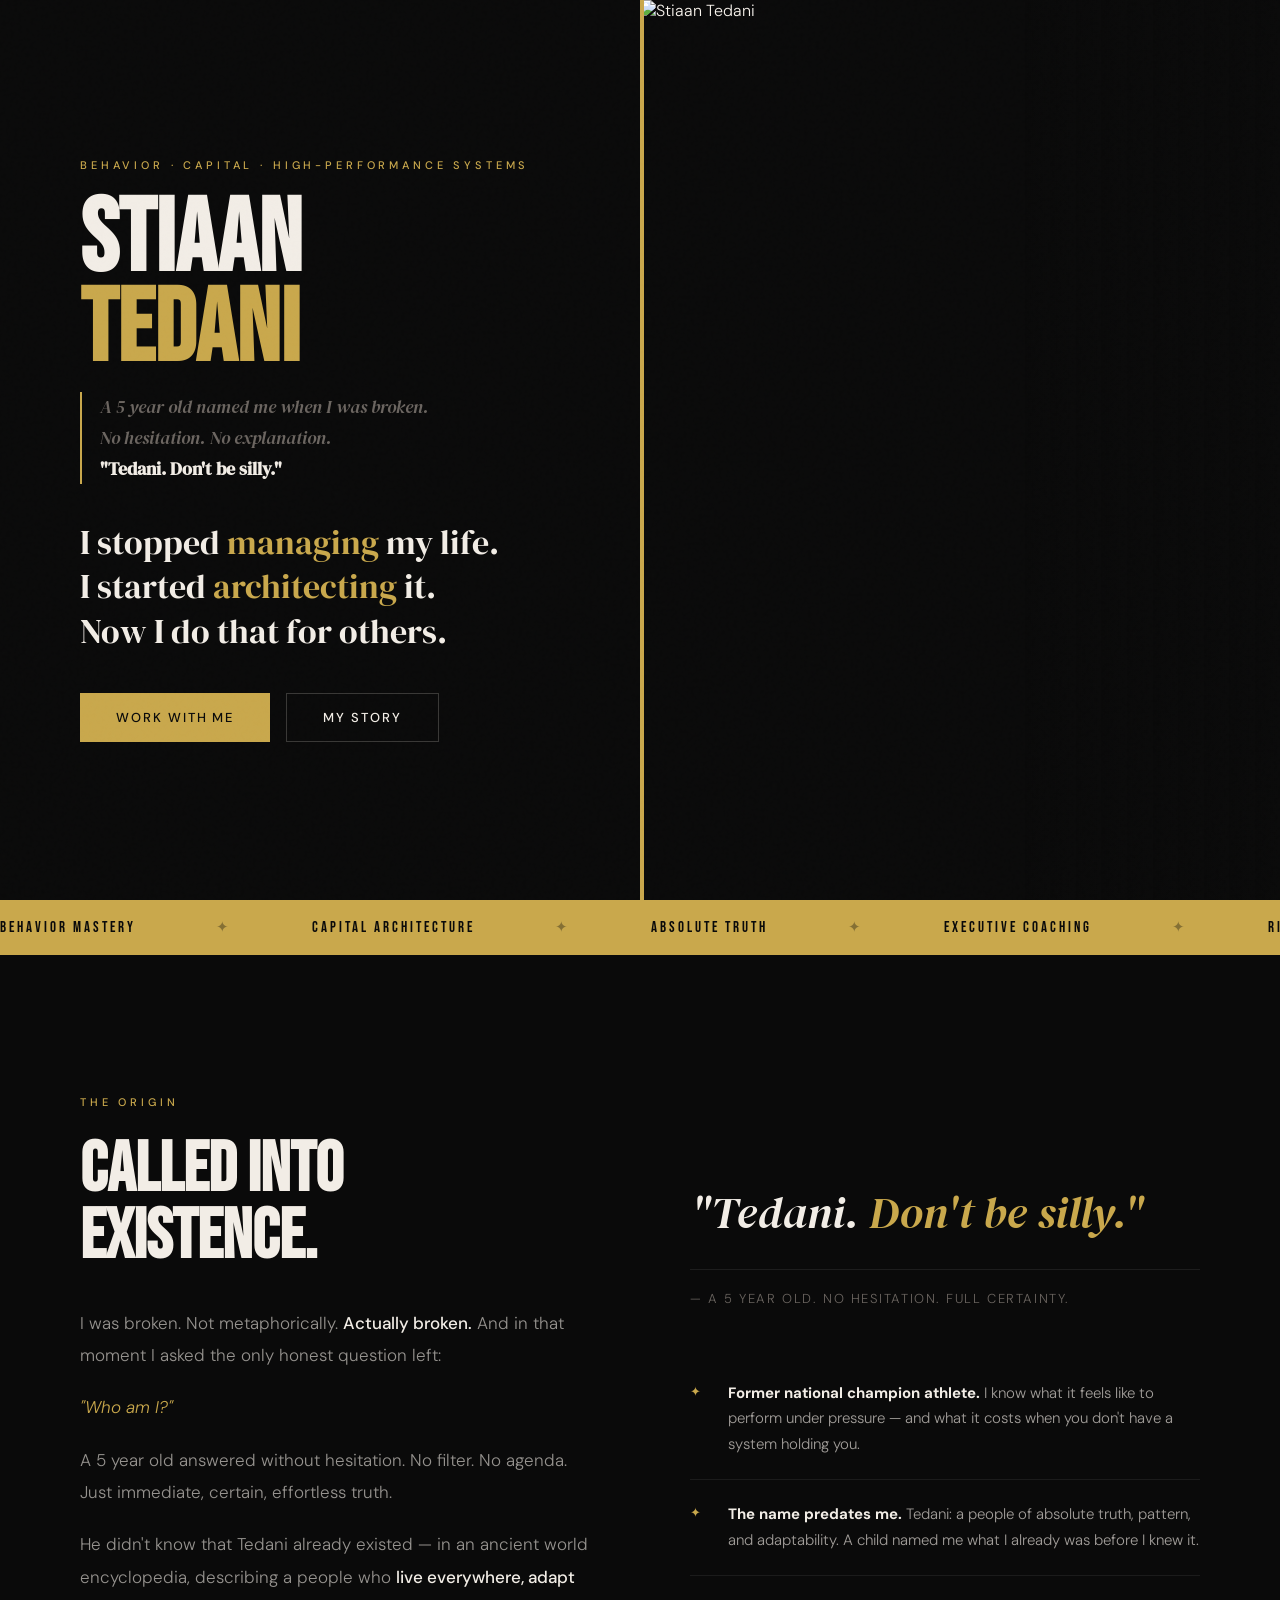
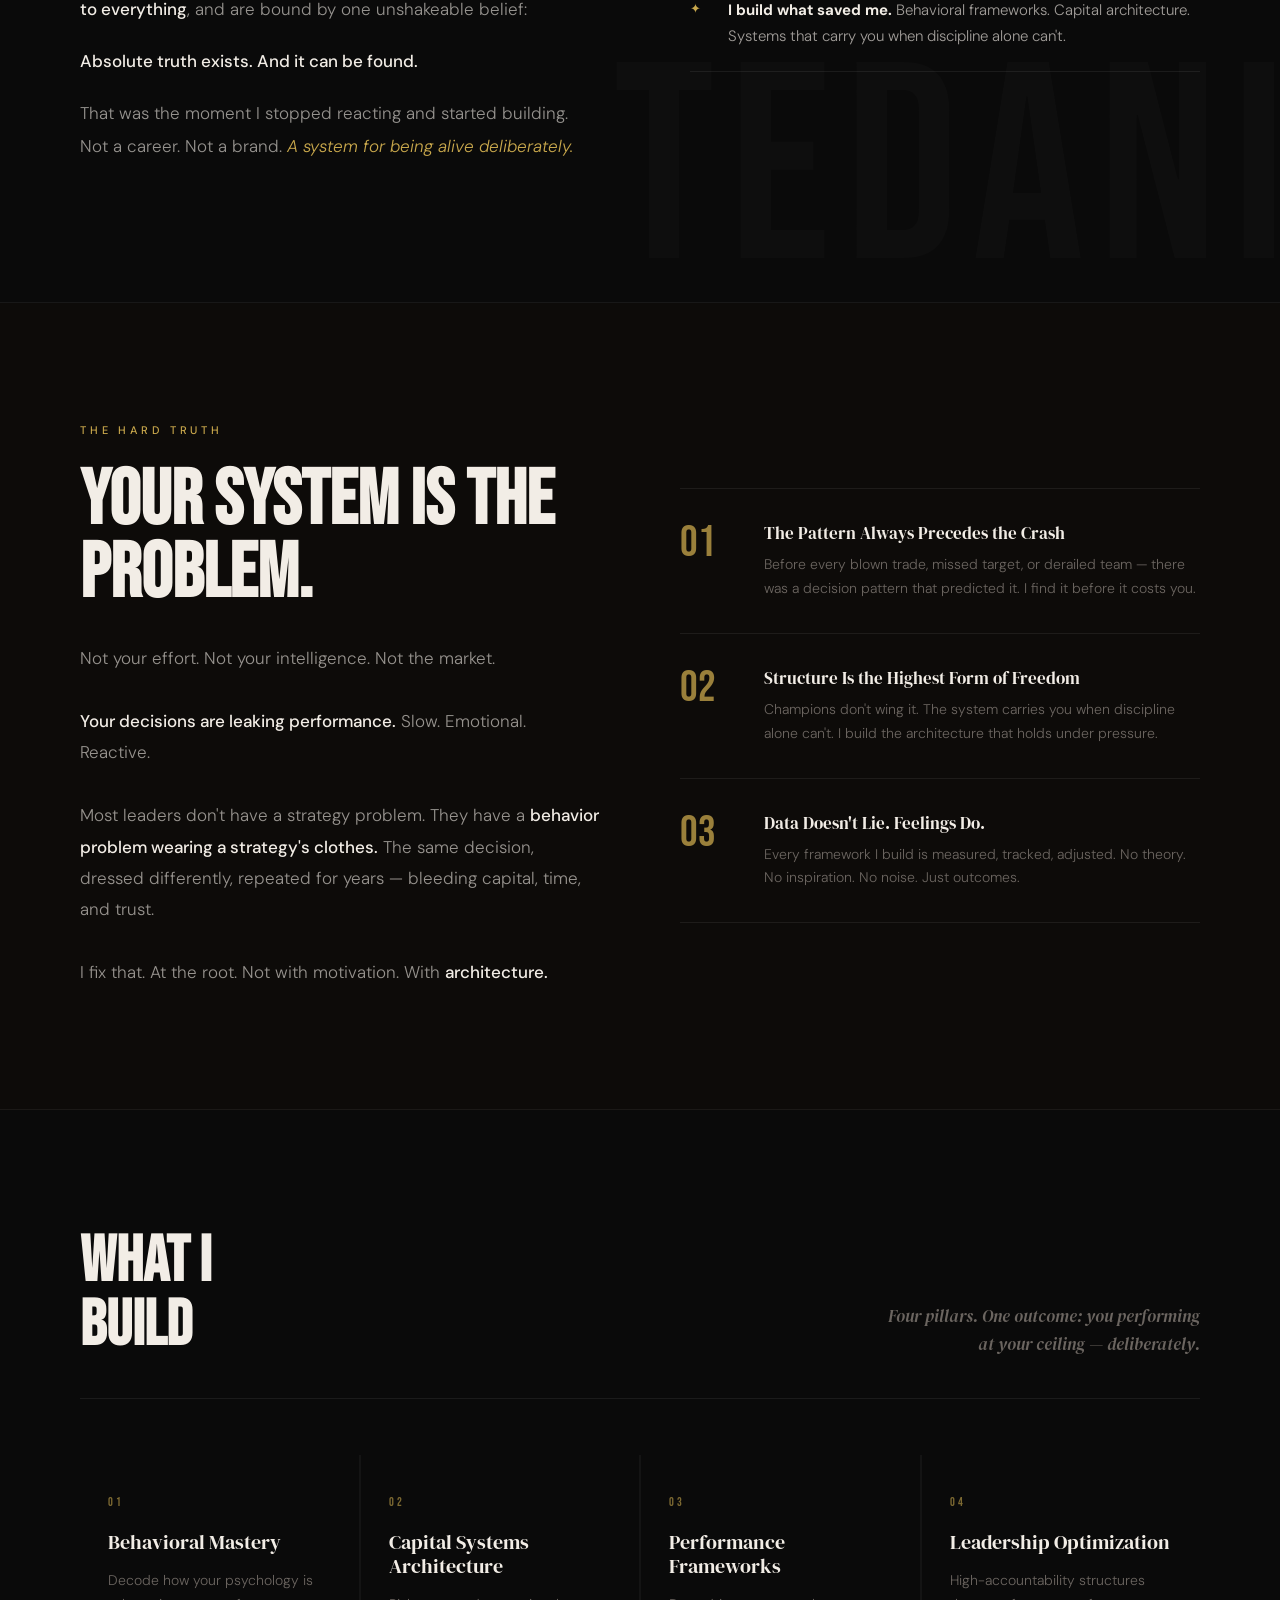
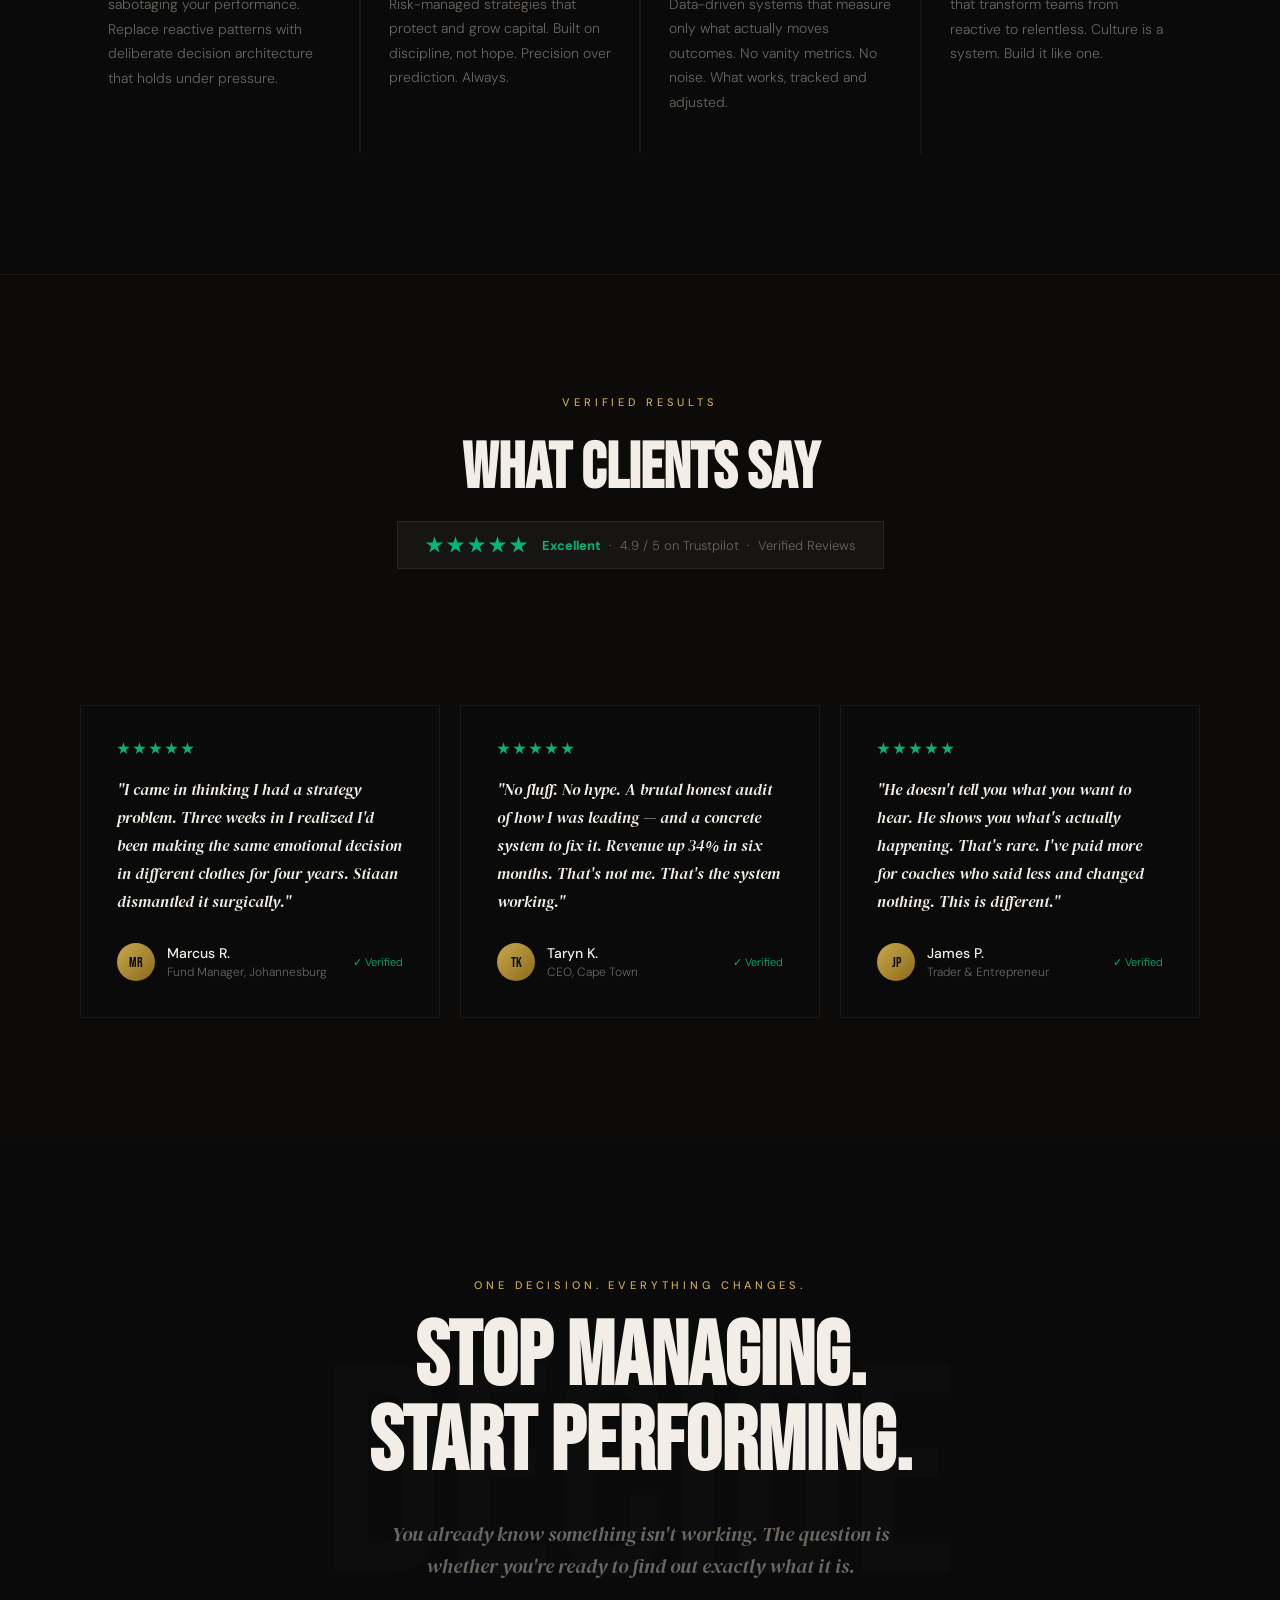
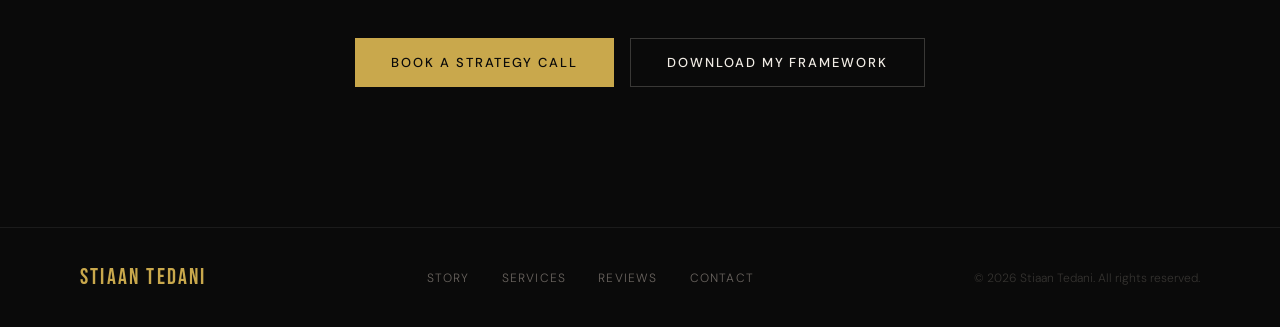
==== Index.html @ 2be50e8d "Rename stiaan (3).html to Index.html" ====
<!DOCTYPE html>
<html lang="en">
<head>
<meta charset="UTF-8">
<meta name="viewport" content="width=device-width, initial-scale=1.0">
<title>Stiaan Tedani — Architect of Behavior & Capital</title>
<link href="https://fonts.googleapis.com/css2?family=Bebas+Neue&family=DM+Serif+Display:ital@0;1&family=DM+Sans:wght@300;400;500&display=swap" rel="stylesheet">
<style>
  *, *::before, *::after { margin: 0; padding: 0; box-sizing: border-box; }

  :root {
    --black: #0a0a0a;
    --off-white: #f2ede6;
    --gold: #c9a84c;
    --gold-light: #e8c97a;
    --dark-brown: #1a1410;
    --mid: #6b6560;
  }

  html { scroll-behavior: smooth; }

  body {
    background: var(--black);
    color: var(--off-white);
    font-family: 'DM Sans', sans-serif;
    font-weight: 300;
    overflow-x: hidden;
  }

  body::before {
    content: '';
    position: fixed;
    inset: 0;
    background-image: url("data:image/svg+xml,%3Csvg viewBox='0 0 256 256' xmlns='http://www.w3.org/2000/svg'%3E%3Cfilter id='noise'%3E%3CfeTurbulence type='fractalNoise' baseFrequency='0.9' numOctaves='4' stitchTiles='stitch'/%3E%3C/filter%3E%3Crect width='100%25' height='100%25' filter='url(%23noise)' opacity='0.04'/%3E%3C/svg%3E");
    pointer-events: none;
    z-index: 999;
    opacity: 0.4;
  }

  /* HERO */
  .hero {
    min-height: 100vh;
    display: grid;
    grid-template-columns: 1fr 1fr;
    position: relative;
    overflow: hidden;
  }

  .hero-left {
    display: flex;
    flex-direction: column;
    justify-content: center;
    padding: 80px 60px 80px 80px;
    position: relative;
    z-index: 2;
  }

  .hero-right {
    position: relative;
    overflow: hidden;
  }

  .hero-right img {
    width: 100%; height: 100%;
    object-fit: cover;
    object-position: center top;
    filter: grayscale(15%) contrast(1.08);
    display: block;
  }

  .hero-right::before {
    content: '';
    position: absolute;
    left: 0; top: 0;
    width: 4px; height: 100%;
    background: var(--gold);
    z-index: 3;
  }

  .hero-right::after {
    content: '';
    position: absolute;
    right: 0; top: 0;
    width: 40%; height: 100%;
    background: linear-gradient(to left, var(--black), transparent);
    z-index: 2;
  }

  .eyebrow {
    font-size: 11px;
    font-weight: 500;
    letter-spacing: 0.35em;
    text-transform: uppercase;
    color: var(--gold);
    margin-bottom: 24px;
    animation: fadeUp 0.8s ease both;
  }

  .hero-name {
    font-family: 'Bebas Neue', sans-serif;
    font-size: clamp(72px, 8vw, 120px);
    line-height: 0.88;
    color: var(--off-white);
    animation: fadeUp 0.8s 0.1s ease both;
    margin-bottom: 16px;
  }

  .hero-name span { color: var(--gold); }

  .hero-origin {
    font-family: 'DM Serif Display', serif;
    font-style: italic;
    font-size: clamp(14px, 1.6vw, 18px);
    color: var(--mid);
    margin-bottom: 36px;
    animation: fadeUp 0.8s 0.15s ease both;
    line-height: 1.7;
    border-left: 2px solid var(--gold);
    padding-left: 18px;
    max-width: 420px;
  }

  .hero-origin strong {
    color: var(--off-white);
    font-style: normal;
  }

  .hero-punch {
    font-family: 'DM Serif Display', serif;
    font-size: clamp(22px, 2.8vw, 34px);
    line-height: 1.3;
    color: var(--off-white);
    margin-bottom: 40px;
    animation: fadeUp 0.8s 0.25s ease both;
    max-width: 500px;
  }

  .hero-punch em { color: var(--gold); font-style: normal; }

  .hero-cta {
    display: flex;
    gap: 16px;
    flex-wrap: wrap;
    animation: fadeUp 0.8s 0.35s ease both;
  }

  .btn-primary {
    background: var(--gold);
    color: var(--black);
    font-size: 13px;
    font-weight: 500;
    letter-spacing: 0.15em;
    text-transform: uppercase;
    padding: 16px 36px;
    border: none;
    cursor: pointer;
    text-decoration: none;
    display: inline-block;
    transition: background 0.2s, transform 0.2s;
  }
  .btn-primary:hover { background: var(--gold-light); transform: translateY(-2px); }

  .btn-ghost {
    background: transparent;
    color: var(--off-white);
    font-size: 13px;
    font-weight: 500;
    letter-spacing: 0.15em;
    text-transform: uppercase;
    padding: 15px 36px;
    border: 1px solid rgba(242,237,230,0.2);
    cursor: pointer;
    text-decoration: none;
    display: inline-block;
    transition: border-color 0.2s, color 0.2s;
  }
  .btn-ghost:hover { border-color: var(--gold); color: var(--gold); }

  /* TICKER */
  .strip {
    background: var(--gold);
    padding: 18px 0;
    overflow: hidden;
  }

  .strip-inner {
    display: flex;
    gap: 80px;
    animation: ticker 24s linear infinite;
    white-space: nowrap;
  }

  .strip span {
    font-family: 'Bebas Neue', sans-serif;
    font-size: 15px;
    letter-spacing: 0.2em;
    color: var(--black);
  }

  .strip-dot { opacity: 0.35; }

  @keyframes ticker {
    0% { transform: translateX(0); }
    100% { transform: translateX(-50%); }
  }

  /* ORIGIN SECTION */
  .origin-section {
    padding: 140px 80px;
    display: grid;
    grid-template-columns: 1fr 1fr;
    gap: 100px;
    align-items: center;
    border-bottom: 1px solid rgba(255,255,255,0.06);
    position: relative;
    overflow: hidden;
  }

  .origin-section::before {
    content: 'TEDANI';
    position: absolute;
    font-family: 'Bebas Neue', sans-serif;
    font-size: 280px;
    color: rgba(255,255,255,0.016);
    bottom: -40px;
    right: -20px;
    pointer-events: none;
    letter-spacing: 0.05em;
  }

  .section-label {
    font-size: 11px;
    letter-spacing: 0.35em;
    text-transform: uppercase;
    color: var(--gold);
    margin-bottom: 28px;
    font-weight: 500;
  }

  .origin-headline {
    font-family: 'Bebas Neue', sans-serif;
    font-size: clamp(48px, 5.5vw, 80px);
    line-height: 0.95;
    color: var(--off-white);
    margin-bottom: 36px;
  }

  .origin-body {
    font-size: 17px;
    line-height: 1.9;
    color: rgba(242,237,230,0.6);
  }

  .origin-body p { margin-bottom: 20px; }
  .origin-body p:last-child { margin-bottom: 0; }
  .origin-body strong { color: var(--off-white); font-weight: 500; }
  .origin-body em { color: var(--gold); font-style: italic; }

  .origin-right { display: flex; flex-direction: column; }

  .origin-quote {
    font-family: 'DM Serif Display', serif;
    font-style: italic;
    font-size: clamp(28px, 3.5vw, 48px);
    line-height: 1.25;
    color: var(--off-white);
    margin-bottom: 20px;
    padding-bottom: 28px;
    border-bottom: 1px solid rgba(255,255,255,0.08);
  }

  .origin-quote span { color: var(--gold); }

  .origin-attribution {
    font-size: 13px;
    letter-spacing: 0.12em;
    text-transform: uppercase;
    color: var(--mid);
    margin-bottom: 52px;
  }

  .origin-fact {
    padding: 22px 0;
    border-bottom: 1px solid rgba(255,255,255,0.07);
    display: flex;
    gap: 18px;
    align-items: flex-start;
  }

  .fact-marker {
    color: var(--gold);
    font-size: 13px;
    padding-top: 2px;
    min-width: 20px;
  }

  .fact-text {
    font-size: 15px;
    line-height: 1.7;
    color: rgba(242,237,230,0.65);
  }

  .fact-text strong { color: var(--off-white); }

  /* TRUTH */
  .truth {
    padding: 120px 80px;
    background: #0d0b09;
    display: grid;
    grid-template-columns: 1fr 1fr;
    gap: 80px;
    align-items: center;
    border-bottom: 1px solid rgba(255,255,255,0.06);
  }

  .truth-headline {
    font-family: 'Bebas Neue', sans-serif;
    font-size: clamp(52px, 6vw, 88px);
    line-height: 0.95;
    color: var(--off-white);
    margin-bottom: 32px;
  }

  .truth-body {
    font-size: 17px;
    line-height: 1.85;
    color: rgba(242,237,230,0.6);
  }

  .truth-body strong { color: var(--off-white); font-weight: 500; }

  .truth-right { display: flex; flex-direction: column; }

  .truth-stat {
    padding: 32px 0;
    border-bottom: 1px solid rgba(255,255,255,0.07);
    display: flex;
    gap: 24px;
    align-items: flex-start;
  }

  .truth-stat:first-child { border-top: 1px solid rgba(255,255,255,0.07); }

  .stat-num {
    font-family: 'Bebas Neue', sans-serif;
    font-size: 44px;
    color: var(--gold);
    line-height: 1;
    min-width: 60px;
    opacity: 0.75;
  }

  .stat-title {
    font-family: 'DM Serif Display', serif;
    font-size: 17px;
    color: var(--off-white);
    margin-bottom: 8px;
  }

  .stat-desc {
    font-size: 14px;
    color: var(--mid);
    line-height: 1.7;
  }

  /* EXPERTISE */
  .expertise {
    padding: 120px 80px;
    background: var(--black);
  }

  .expertise-header {
    display: flex;
    justify-content: space-between;
    align-items: flex-end;
    margin-bottom: 56px;
    border-bottom: 1px solid rgba(255,255,255,0.07);
    padding-bottom: 40px;
  }

  .expertise-title {
    font-family: 'Bebas Neue', sans-serif;
    font-size: clamp(44px, 5vw, 72px);
    line-height: 1;
    color: var(--off-white);
  }

  .expertise-intro {
    font-family: 'DM Serif Display', serif;
    font-style: italic;
    font-size: 17px;
    color: var(--mid);
    max-width: 320px;
    text-align: right;
    line-height: 1.6;
  }

  .expertise-grid {
    display: grid;
    grid-template-columns: repeat(4, 1fr);
    gap: 2px;
    background: rgba(255,255,255,0.04);
  }

  .expertise-card {
    background: var(--black);
    padding: 40px 28px;
    position: relative;
    overflow: hidden;
    transition: background 0.3s;
  }

  .expertise-card::before {
    content: '';
    position: absolute;
    bottom: 0; left: 0;
    width: 100%; height: 3px;
    background: var(--gold);
    transform: scaleX(0);
    transform-origin: left;
    transition: transform 0.4s ease;
  }

  .expertise-card:hover::before { transform: scaleX(1); }
  .expertise-card:hover { background: #0e0c0a; }

  .card-num {
    font-family: 'Bebas Neue', sans-serif;
    font-size: 12px;
    letter-spacing: 0.25em;
    color: var(--gold);
    margin-bottom: 20px;
    opacity: 0.6;
  }

  .card-title {
    font-family: 'DM Serif Display', serif;
    font-size: 20px;
    color: var(--off-white);
    margin-bottom: 14px;
    line-height: 1.2;
  }

  .card-desc {
    font-size: 14px;
    color: var(--mid);
    line-height: 1.75;
  }

  /* REVIEWS */
  .reviews {
    padding: 120px 80px;
    background: #0d0b09;
    border-top: 1px solid rgba(255,255,255,0.06);
  }

  .reviews-header { text-align: center; margin-bottom: 20px; }

  .reviews-title {
    font-family: 'Bebas Neue', sans-serif;
    font-size: clamp(44px, 5vw, 72px);
    color: var(--off-white);
    line-height: 1;
    margin-bottom: 20px;
  }

  .trustpilot-badge {
    display: inline-flex;
    align-items: center;
    gap: 14px;
    background: rgba(255,255,255,0.04);
    border: 1px solid rgba(255,255,255,0.08);
    padding: 14px 28px;
    margin-bottom: 72px;
  }

  .tp-stars { display: flex; gap: 3px; }

  .tp-star {
    width: 18px; height: 18px;
    background: #00b67a;
    clip-path: polygon(50% 0%, 61% 35%, 98% 35%, 68% 57%, 79% 91%, 50% 70%, 21% 91%, 32% 57%, 2% 35%, 39% 35%);
  }

  .tp-text { font-size: 13px; color: var(--mid); }
  .tp-text strong { color: #00b67a; }

  .reviews-grid {
    display: grid;
    grid-template-columns: repeat(3, 1fr);
    gap: 20px;
  }

  .review-card {
    background: var(--black);
    padding: 36px;
    border: 1px solid rgba(255,255,255,0.06);
    transition: border-color 0.3s;
  }

  .review-card:hover { border-color: rgba(201,168,76,0.3); }

  .review-stars { display: flex; gap: 3px; margin-bottom: 20px; }

  .r-star {
    width: 13px; height: 13px;
    background: #00b67a;
    clip-path: polygon(50% 0%, 61% 35%, 98% 35%, 68% 57%, 79% 91%, 50% 70%, 21% 91%, 32% 57%, 2% 35%, 39% 35%);
  }

  .review-text {
    font-family: 'DM Serif Display', serif;
    font-style: italic;
    font-size: 16px;
    line-height: 1.75;
    color: var(--off-white);
    margin-bottom: 28px;
  }

  .review-author { display: flex; align-items: center; gap: 12px; }

  .review-avatar {
    width: 38px; height: 38px;
    border-radius: 50%;
    background: linear-gradient(135deg, var(--gold), #8a6a1a);
    display: flex;
    align-items: center;
    justify-content: center;
    font-family: 'Bebas Neue', sans-serif;
    font-size: 14px;
    color: var(--black);
    flex-shrink: 0;
  }

  .review-name { font-size: 14px; font-weight: 500; color: var(--off-white); }
  .review-role { font-size: 12px; color: var(--mid); margin-top: 2px; }
  .review-verified { margin-left: auto; font-size: 11px; color: #00b67a; }

  /* CTA */
  .cta-section {
    padding: 140px 80px;
    background: var(--black);
    text-align: center;
    position: relative;
    overflow: hidden;
  }

  .cta-section::before {
    content: 'DECIDE';
    position: absolute;
    font-family: 'Bebas Neue', sans-serif;
    font-size: 300px;
    color: rgba(255,255,255,0.013);
    top: 50%;
    left: 50%;
    transform: translate(-50%, -50%);
    white-space: nowrap;
    pointer-events: none;
  }

  .cta-label {
    font-size: 11px;
    letter-spacing: 0.35em;
    text-transform: uppercase;
    color: var(--gold);
    margin-bottom: 24px;
    font-weight: 500;
  }

  .cta-headline {
    font-family: 'Bebas Neue', sans-serif;
    font-size: clamp(52px, 7vw, 100px);
    line-height: 0.95;
    color: var(--off-white);
    margin-bottom: 32px;
  }

  .cta-sub {
    font-family: 'DM Serif Display', serif;
    font-style: italic;
    font-size: 20px;
    color: var(--mid);
    margin: 0 auto 56px;
    max-width: 500px;
    line-height: 1.6;
  }

  .cta-buttons {
    display: flex;
    gap: 16px;
    justify-content: center;
    flex-wrap: wrap;
    position: relative;
    z-index: 2;
  }

  /* FOOTER */
  footer {
    padding: 36px 80px;
    border-top: 1px solid rgba(255,255,255,0.07);
    display: flex;
    justify-content: space-between;
    align-items: center;
  }

  .footer-name {
    font-family: 'Bebas Neue', sans-serif;
    font-size: 22px;
    letter-spacing: 0.1em;
    color: var(--gold);
  }

  .footer-links { display: flex; gap: 32px; }

  .footer-links a {
    font-size: 12px;
    letter-spacing: 0.1em;
    text-transform: uppercase;
    color: var(--mid);
    text-decoration: none;
    transition: color 0.2s;
  }
  .footer-links a:hover { color: var(--gold); }

  .footer-copy { font-size: 12px; color: rgba(107,101,96,0.45); }

  @keyframes fadeUp {
    from { opacity: 0; transform: translateY(24px); }
    to   { opacity: 1; transform: translateY(0); }
  }

  @media (max-width: 960px) {
    .hero { grid-template-columns: 1fr; min-height: auto; }
    .hero-right { height: 60vw; }
    .hero-left { padding: 60px 32px; }
    .origin-section, .truth { grid-template-columns: 1fr; gap: 56px; }
    .expertise-grid { grid-template-columns: 1fr 1fr; }
    .reviews-grid { grid-template-columns: 1fr; }
    .origin-section, .truth, .expertise, .reviews, .cta-section, footer { padding-left: 32px; padding-right: 32px; }
    .expertise-header { flex-direction: column; align-items: flex-start; gap: 16px; }
    .expertise-intro { text-align: left; max-width: 100%; }
  }

  @media (max-width: 600px) {
    .expertise-grid { grid-template-columns: 1fr; }
    footer { flex-direction: column; gap: 20px; text-align: center; }
    .footer-links { flex-wrap: wrap; justify-content: center; }
  }
</style>
</head>
<body>

<!-- HERO -->
<section class="hero">
  <div class="hero-left">
    <p class="eyebrow">Behavior · Capital · High-Performance Systems</p>
    <h1 class="hero-name">STIAAN<br><span>TEDANI</span></h1>
    <p class="hero-origin">
      A 5 year old named me when I was broken.<br>
      No hesitation. No explanation.<br>
      <strong>"Tedani. Don't be silly."</strong>
    </p>
    <p class="hero-punch">
      I stopped <em>managing</em> my life.<br>
      I started <em>architecting</em> it.<br>
      Now I do that for others.
    </p>
    <div class="hero-cta">
      <a href="#cta" class="btn-primary">Work With Me</a>
      <a href="#origin" class="btn-ghost">My Story</a>
    </div>
  </div>
  <div class="hero-right">
    <img src="Untitled_design__6_.png" alt="Stiaan Tedani" />
  </div>
</section>

<!-- TICKER -->
<div class="strip">
  <div class="strip-inner">
    <span>Behavior Mastery</span><span class="strip-dot"> ✦ </span>
    <span>Capital Architecture</span><span class="strip-dot"> ✦ </span>
    <span>Absolute Truth</span><span class="strip-dot"> ✦ </span>
    <span>Executive Coaching</span><span class="strip-dot"> ✦ </span>
    <span>Risk-Managed Strategy</span><span class="strip-dot"> ✦ </span>
    <span>Pattern Recognition</span><span class="strip-dot"> ✦ </span>
    <span>High-Performance Systems</span><span class="strip-dot"> ✦ </span>
    <span>Structure Before Scale</span><span class="strip-dot"> ✦ </span>
    <span>Behavior Mastery</span><span class="strip-dot"> ✦ </span>
    <span>Capital Architecture</span><span class="strip-dot"> ✦ </span>
    <span>Absolute Truth</span><span class="strip-dot"> ✦ </span>
    <span>Executive Coaching</span><span class="strip-dot"> ✦ </span>
    <span>Risk-Managed Strategy</span><span class="strip-dot"> ✦ </span>
    <span>Pattern Recognition</span><span class="strip-dot"> ✦ </span>
    <span>High-Performance Systems</span><span class="strip-dot"> ✦ </span>
    <span>Structure Before Scale</span><span class="strip-dot"> ✦ </span>
  </div>
</div>

<!-- ORIGIN -->
<section class="origin-section" id="origin">
  <div>
    <p class="section-label">The Origin</p>
    <h2 class="origin-headline">CALLED INTO<br>EXISTENCE.</h2>
    <div class="origin-body">
      <p>I was broken. Not metaphorically. <strong>Actually broken.</strong> And in that moment I asked the only honest question left:</p>
      <p><em>"Who am I?"</em></p>
      <p>A 5 year old answered without hesitation. No filter. No agenda. Just immediate, certain, effortless truth.</p>
      <p>He didn't know that Tedani already existed — in an ancient world encyclopedia, describing a people who <strong>live everywhere, adapt to everything</strong>, and are bound by one unshakeable belief:</p>
      <p><strong>Absolute truth exists. And it can be found.</strong></p>
      <p>That was the moment I stopped reacting and started building. Not a career. Not a brand. <em>A system for being alive deliberately.</em></p>
    </div>
  </div>
  <div class="origin-right">
    <div class="origin-quote">
      "Tedani. <span>Don't be silly."</span>
    </div>
    <div class="origin-attribution">— A 5 year old. No hesitation. Full certainty.</div>
    <div>
      <div class="origin-fact">
        <div class="fact-marker">✦</div>
        <div class="fact-text"><strong>Former national champion athlete.</strong> I know what it feels like to perform under pressure — and what it costs when you don't have a system holding you.</div>
      </div>
      <div class="origin-fact">
        <div class="fact-marker">✦</div>
        <div class="fact-text"><strong>The name predates me.</strong> Tedani: a people of absolute truth, pattern, and adaptability. A child named me what I already was before I knew it.</div>
      </div>
      <div class="origin-fact">
        <div class="fact-marker">✦</div>
        <div class="fact-text"><strong>I build what saved me.</strong> Behavioral frameworks. Capital architecture. Systems that carry you when discipline alone can't.</div>
      </div>
    </div>
  </div>
</section>

<!-- TRUTH -->
<section class="truth" id="truth">
  <div>
    <p class="section-label">The Hard Truth</p>
    <h2 class="truth-headline">YOUR SYSTEM IS THE PROBLEM.</h2>
    <div class="truth-body">
      Not your effort. Not your intelligence. Not the market.<br><br>
      <strong>Your decisions are leaking performance.</strong> Slow. Emotional. Reactive.<br><br>
      Most leaders don't have a strategy problem. They have a <strong>behavior problem wearing a strategy's clothes.</strong> The same decision, dressed differently, repeated for years — bleeding capital, time, and trust.<br><br>
      I fix that. At the root. Not with motivation. With <strong>architecture.</strong>
    </div>
  </div>
  <div class="truth-right">
    <div class="truth-stat">
      <div class="stat-num">01</div>
      <div>
        <div class="stat-title">The Pattern Always Precedes the Crash</div>
        <div class="stat-desc">Before every blown trade, missed target, or derailed team — there was a decision pattern that predicted it. I find it before it costs you.</div>
      </div>
    </div>
    <div class="truth-stat">
      <div class="stat-num">02</div>
      <div>
        <div class="stat-title">Structure Is the Highest Form of Freedom</div>
        <div class="stat-desc">Champions don't wing it. The system carries you when discipline alone can't. I build the architecture that holds under pressure.</div>
      </div>
    </div>
    <div class="truth-stat">
      <div class="stat-num">03</div>
      <div>
        <div class="stat-title">Data Doesn't Lie. Feelings Do.</div>
        <div class="stat-desc">Every framework I build is measured, tracked, adjusted. No theory. No inspiration. No noise. Just outcomes.</div>
      </div>
    </div>
  </div>
</section>

<!-- EXPERTISE -->
<section class="expertise" id="expertise">
  <div class="expertise-header">
    <h2 class="expertise-title">WHAT I<br>BUILD</h2>
    <p class="expertise-intro">Four pillars. One outcome: you performing at your ceiling — deliberately.</p>
  </div>
  <div class="expertise-grid">
    <div class="expertise-card">
      <div class="card-num">01</div>
      <div class="card-title">Behavioral Mastery</div>
      <div class="card-desc">Decode how your psychology is sabotaging your performance. Replace reactive patterns with deliberate decision architecture that holds under pressure.</div>
    </div>
    <div class="expertise-card">
      <div class="card-num">02</div>
      <div class="card-title">Capital Systems Architecture</div>
      <div class="card-desc">Risk-managed strategies that protect and grow capital. Built on discipline, not hope. Precision over prediction. Always.</div>
    </div>
    <div class="expertise-card">
      <div class="card-num">03</div>
      <div class="card-title">Performance Frameworks</div>
      <div class="card-desc">Data-driven systems that measure only what actually moves outcomes. No vanity metrics. No noise. What works, tracked and adjusted.</div>
    </div>
    <div class="expertise-card">
      <div class="card-num">04</div>
      <div class="card-title">Leadership Optimization</div>
      <div class="card-desc">High-accountability structures that transform teams from reactive to relentless. Culture is a system. Build it like one.</div>
    </div>
  </div>
</section>

<!-- REVIEWS -->
<section class="reviews" id="reviews">
  <div class="reviews-header">
    <p class="section-label">Verified Results</p>
    <h2 class="reviews-title">WHAT CLIENTS SAY</h2>
  </div>
  <div style="text-align:center; margin-bottom:64px;">
    <div class="trustpilot-badge">
      <div class="tp-stars">
        <div class="tp-star"></div><div class="tp-star"></div><div class="tp-star"></div><div class="tp-star"></div><div class="tp-star"></div>
      </div>
      <div class="tp-text"><strong>Excellent</strong> &nbsp;·&nbsp; 4.9 / 5 on Trustpilot &nbsp;·&nbsp; Verified Reviews</div>
    </div>
  </div>
  <div class="reviews-grid">
    <div class="review-card">
      <div class="review-stars">
        <div class="r-star"></div><div class="r-star"></div><div class="r-star"></div><div class="r-star"></div><div class="r-star"></div>
      </div>
      <p class="review-text">"I came in thinking I had a strategy problem. Three weeks in I realized I'd been making the same emotional decision in different clothes for four years. Stiaan dismantled it surgically."</p>
      <div class="review-author">
        <div class="review-avatar">MR</div>
        <div>
          <div class="review-name">Marcus R.</div>
          <div class="review-role">Fund Manager, Johannesburg</div>
        </div>
        <div class="review-verified">✓ Verified</div>
      </div>
    </div>
    <div class="review-card">
      <div class="review-stars">
        <div class="r-star"></div><div class="r-star"></div><div class="r-star"></div><div class="r-star"></div><div class="r-star"></div>
      </div>
      <p class="review-text">"No fluff. No hype. A brutal honest audit of how I was leading — and a concrete system to fix it. Revenue up 34% in six months. That's not me. That's the system working."</p>
      <div class="review-author">
        <div class="review-avatar">TK</div>
        <div>
          <div class="review-name">Taryn K.</div>
          <div class="review-role">CEO, Cape Town</div>
        </div>
        <div class="review-verified">✓ Verified</div>
      </div>
    </div>
    <div class="review-card">
      <div class="review-stars">
        <div class="r-star"></div><div class="r-star"></div><div class="r-star"></div><div class="r-star"></div><div class="r-star"></div>
      </div>
      <p class="review-text">"He doesn't tell you what you want to hear. He shows you what's actually happening. That's rare. I've paid more for coaches who said less and changed nothing. This is different."</p>
      <div class="review-author">
        <div class="review-avatar">JP</div>
        <div>
          <div class="review-name">James P.</div>
          <div class="review-role">Trader &amp; Entrepreneur</div>
        </div>
        <div class="review-verified">✓ Verified</div>
      </div>
    </div>
  </div>
</section>

<!-- CTA -->
<section class="cta-section" id="cta">
  <p class="cta-label">One Decision. Everything Changes.</p>
  <h2 class="cta-headline">STOP MANAGING.<br>START PERFORMING.</h2>
  <p class="cta-sub">You already know something isn't working. The question is whether you're ready to find out exactly what it is.</p>
  <div class="cta-buttons">
    <a href="mailto:hello@stiaan.com" class="btn-primary">Book a Strategy Call</a>
    <a href="#" class="btn-ghost">Download My Framework</a>
  </div>
</section>

<!-- FOOTER -->
<footer>
  <div class="footer-name">STIAAN TEDANI</div>
  <div class="footer-links">
    <a href="#origin">Story</a>
    <a href="#expertise">Services</a>
    <a href="#reviews">Reviews</a>
    <a href="#cta">Contact</a>
  </div>
  <div class="footer-copy">© 2026 Stiaan Tedani. All rights reserved.</div>
</footer>

</body>
</html>
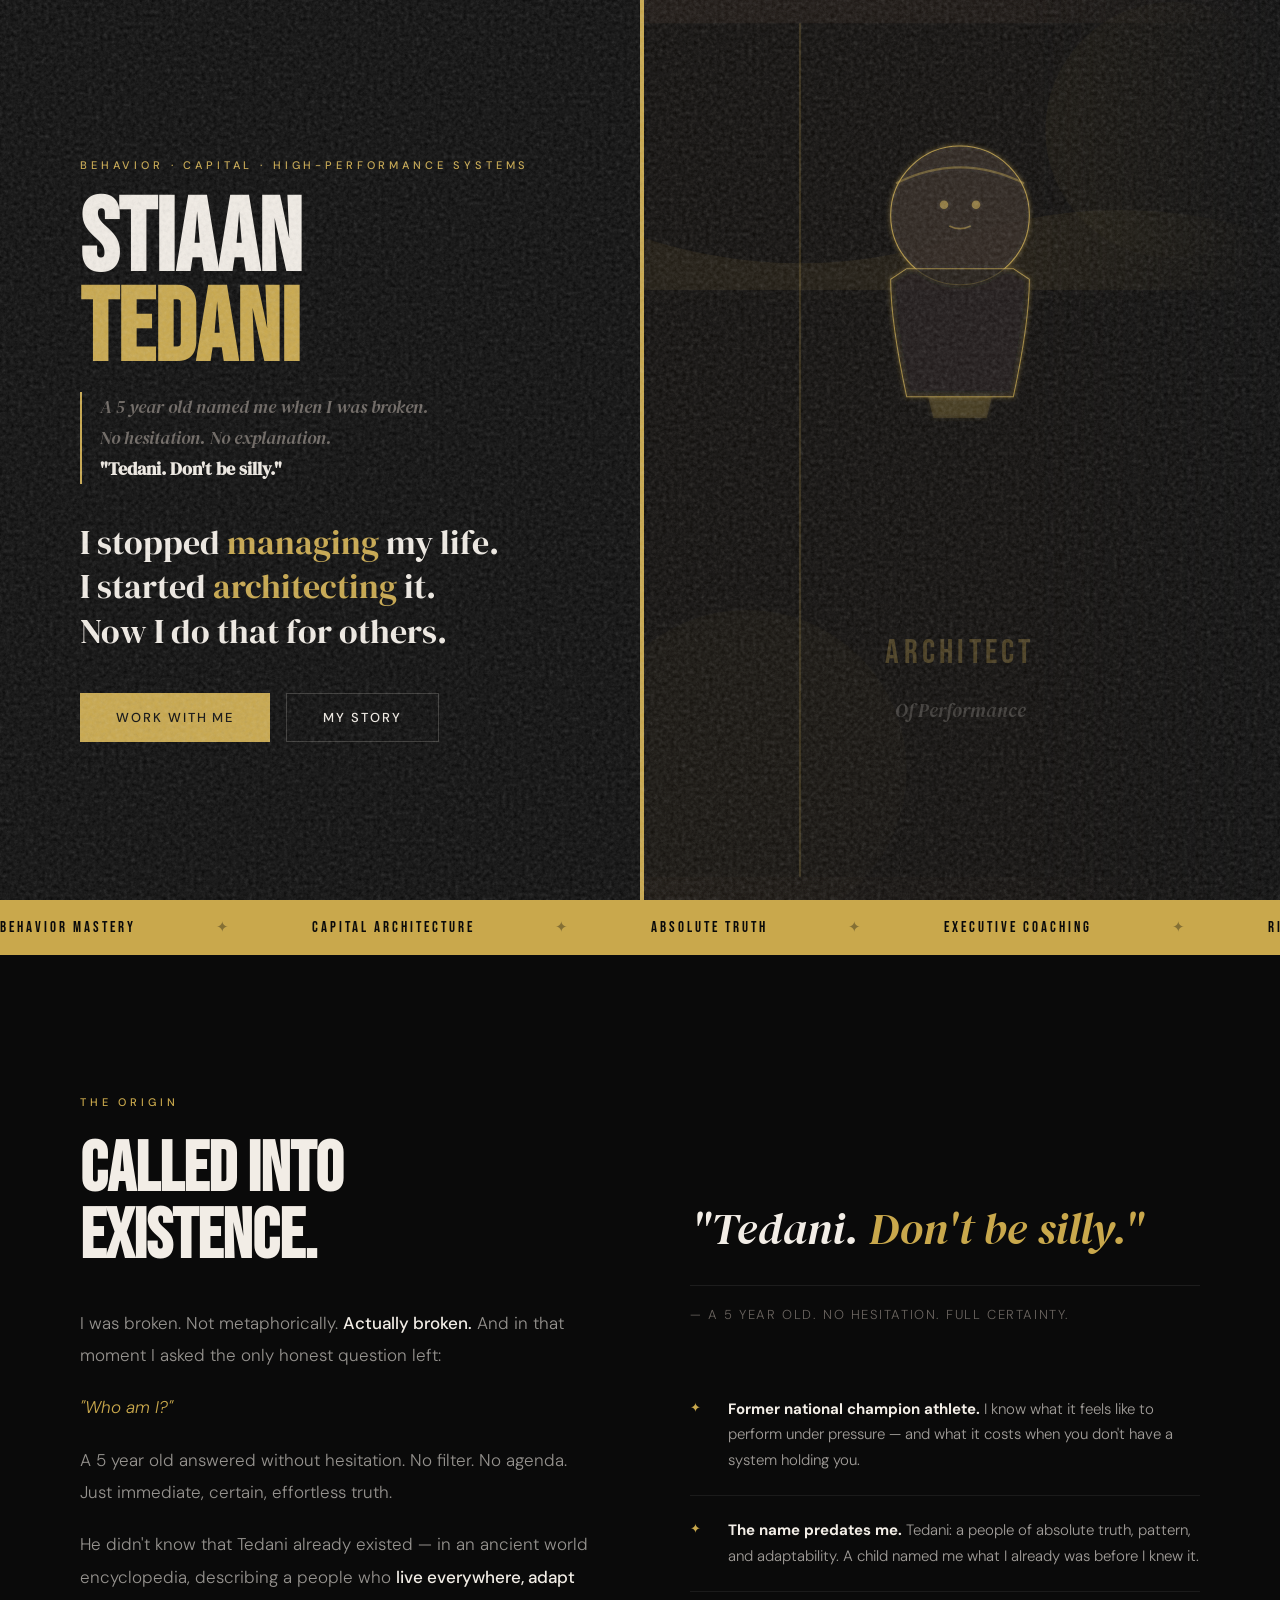
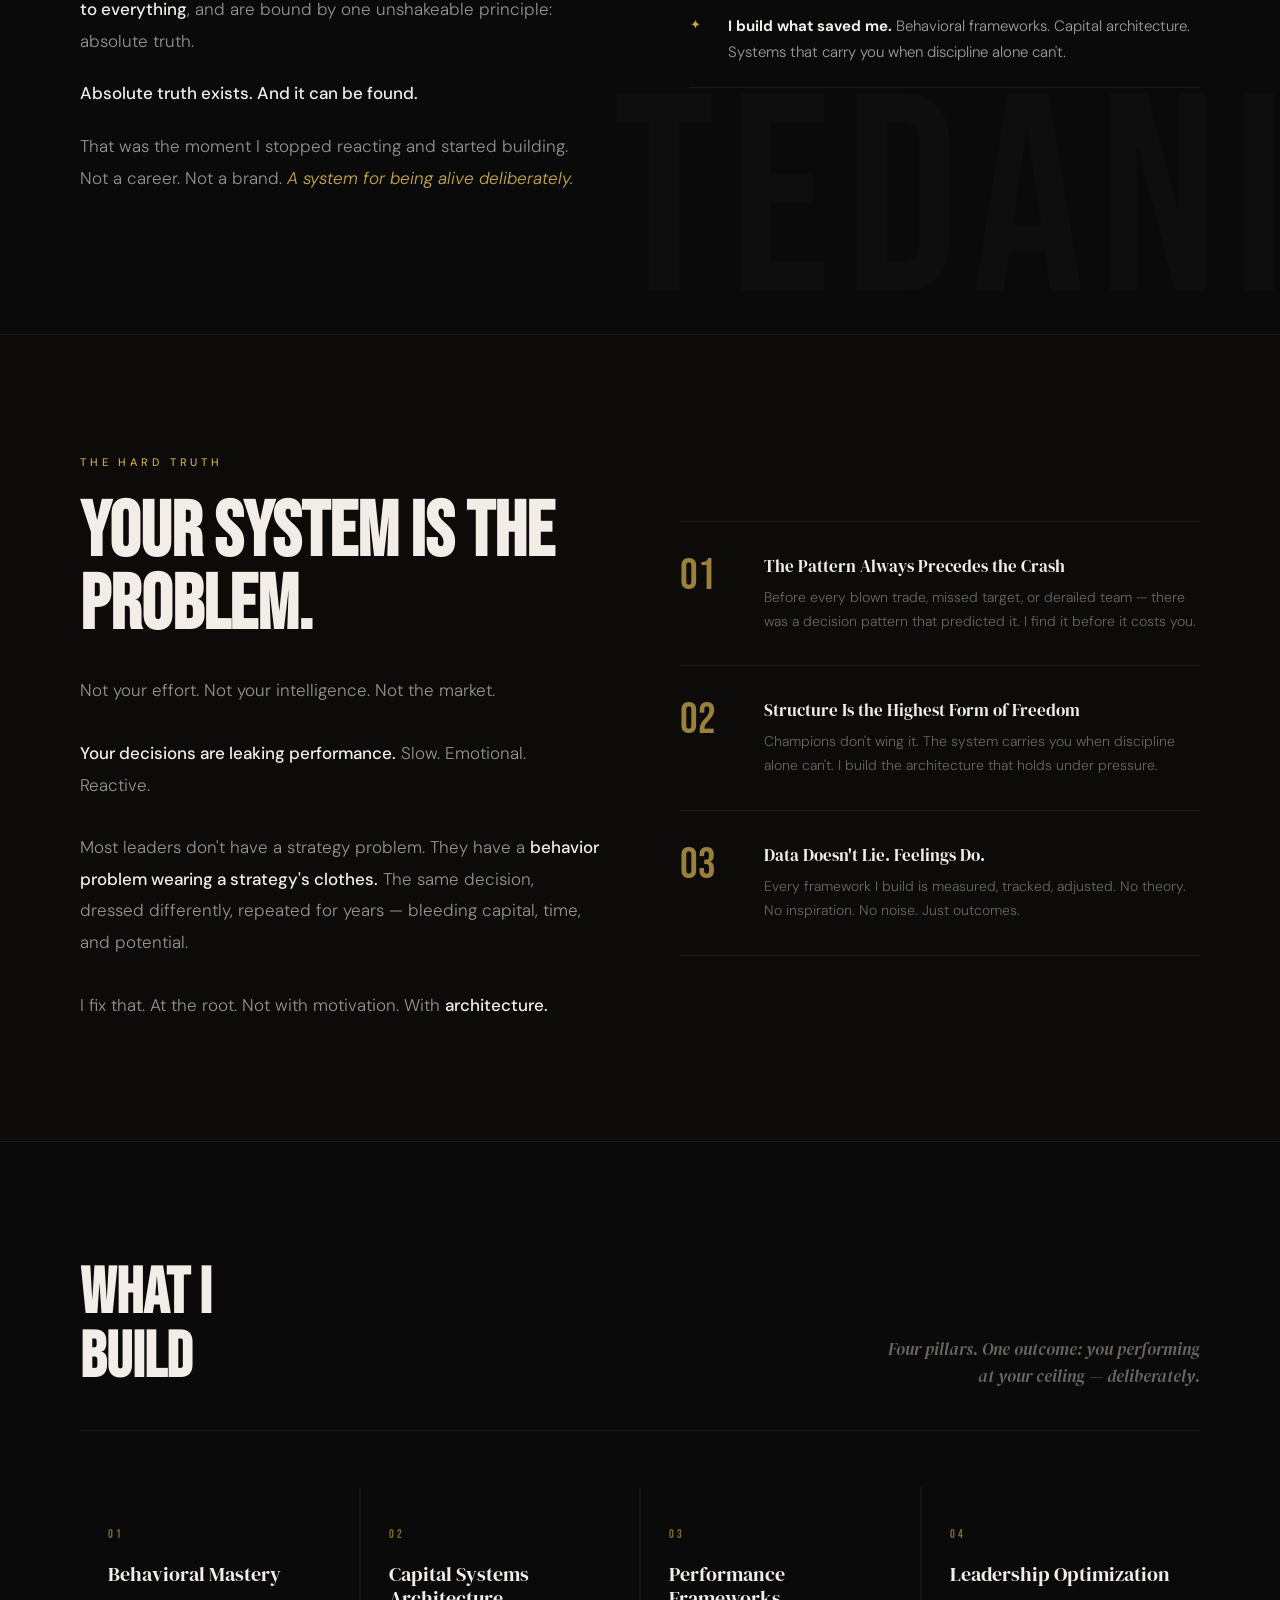
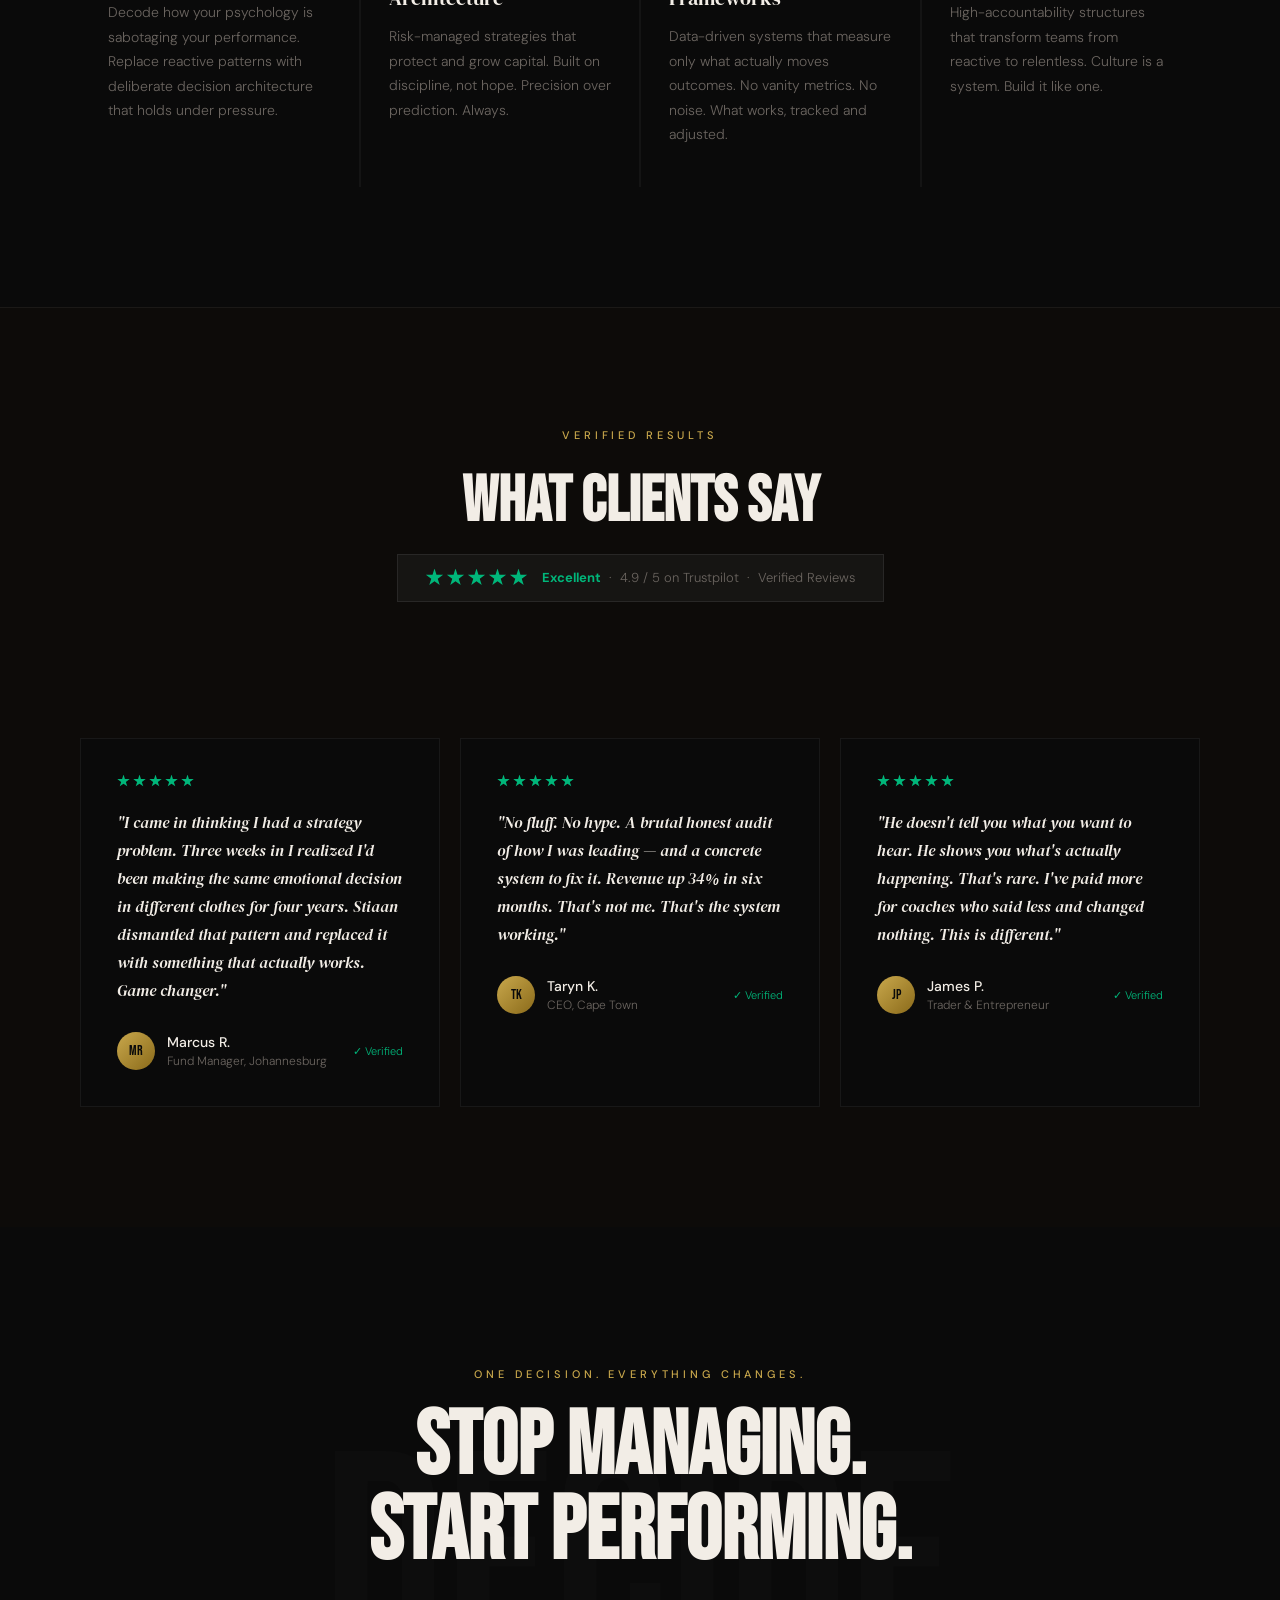
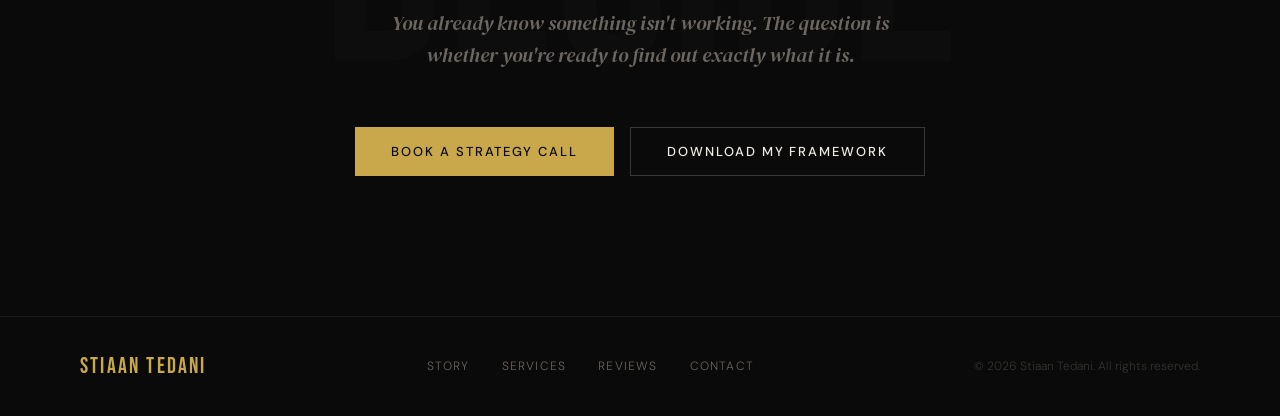
==== commit d4ae3355: "Replace hero image with optimized SVG - no external dependency needed, loads instantly" ====
--- a/Index.html
+++ b/Index.html
@@ -31,7 +31,7 @@
     content: '';
     position: fixed;
     inset: 0;
-    background-image: url("data:image/svg+xml,%3Csvg viewBox='0 0 256 256' xmlns='http://www.w3.org/2000/svg'%3E%3Cfilter id='noise'%3E%3CfeTurbulence type='fractalNoise' baseFrequency='0.9' numOctaves='4' stitchTiles='stitch'/%3E%3C/filter%3E%3Crect width='100%25' height='100%25' filter='url(%23noise)' opacity='0.04'/%3E%3C/svg%3E");
+    background-image: url("data:image/svg+xml,%3Csvg viewBox='0 0 256 256' xmlns='http://www.w3.org/2000/svg'%3E%3Cfilter id='noise'%3E%3CfeTurbulence type='fractalNoise' baseFrequency='0.9' numOctaves='4' seed='2'/%3E%3CfeColorMatrix type='saturate' values='0'/%3E%3C/filter%3E%3Crect width='256' height='256' filter='url(%23noise)' opacity='0.5'/%3E%3C/svg%3E");
     pointer-events: none;
     z-index: 999;
     opacity: 0.4;
@@ -58,6 +58,7 @@
   .hero-right {
     position: relative;
     overflow: hidden;
+    background: linear-gradient(135deg, #1a1410 0%, #0d0b09 100%);
   }
 
   .hero-right img {
@@ -671,7 +672,55 @@
     </div>
   </div>
   <div class="hero-right">
-    <img src="Untitled_design__6_.png" alt="Stiaan Tedani" />
+    <svg viewBox="0 0 600 800" xmlns="http://www.w3.org/2000/svg" style="width:100%;height:100%;display:block;">
+      <defs>
+        <linearGradient id="heroGrad" x1="0%" y1="0%" x2="100%" y2="100%">
+          <stop offset="0%" style="stop-color:#c9a84c;stop-opacity:0.15" />
+          <stop offset="100%" style="stop-color:#1a1410;stop-opacity:0.4" />
+        </linearGradient>
+        <filter id="heroGlow">
+          <feGaussianBlur stdDeviation="2" result="coloredBlur"/>
+          <feMerge>
+            <feMergeNode in="coloredBlur"/>
+            <feMergeNode in="SourceGraphic"/>
+          </feMerge>
+        </filter>
+      </defs>
+      <!-- Background -->
+      <rect width="600" height="800" fill="#0d0b09"/>
+      
+      <!-- Accent shapes -->
+      <circle cx="500" cy="100" r="120" fill="url(#heroGrad)" opacity="0.3"/>
+      <circle cx="100" cy="700" r="150" fill="url(#heroGrad)" opacity="0.2"/>
+      <path d="M 0 200 Q 150 250 300 200 T 600 200 L 600 250 L 0 250 Z" fill="#c9a84c" opacity="0.08"/>
+      
+      <!-- Professional silhouette -->
+      <g filter="url(#heroGlow)">
+        <!-- Head -->
+        <circle cx="300" cy="180" r="65" fill="#2a2420" stroke="#c9a84c" stroke-width="1" opacity="0.8"/>
+        
+        <!-- Shoulders & torso -->
+        <path d="M 235 240 Q 235 280 250 350 L 350 350 Q 365 280 365 240 Q 365 240 350 230 L 250 230 Z" fill="#1f1b17" stroke="#c9a84c" stroke-width="1" opacity="0.7"/>
+        
+        <!-- Shirt/collar accent -->
+        <path d="M 270 350 L 330 350 L 325 370 L 275 370 Z" fill="#c9a84c" opacity="0.15"/>
+        
+        <!-- Hair/head definition -->
+        <path d="M 240 150 Q 300 120 360 150" stroke="#c9a84c" stroke-width="2" fill="none" opacity="0.4"/>
+        
+        <!-- Facial features (minimal, professional) -->
+        <circle cx="285" cy="170" r="4" fill="#c9a84c" opacity="0.6"/>
+        <circle cx="315" cy="170" r="4" fill="#c9a84c" opacity="0.6"/>
+        <path d="M 290 190 Q 300 195 310 190" stroke="#c9a84c" stroke-width="1.5" fill="none" opacity="0.5"/>
+      </g>
+      
+      <!-- Gold accent line -->
+      <line x1="150" y1="0" x2="150" y2="800" stroke="#c9a84c" stroke-width="2" opacity="0.2"/>
+      
+      <!-- Text overlay - confidence builder -->
+      <text x="300" y="600" font-family="Bebas Neue, sans-serif" font-size="32" fill="#c9a84c" text-anchor="middle" opacity="0.3" letter-spacing="4">ARCHITECT</text>
+      <text x="300" y="650" font-family="DM Serif Display, serif" font-size="18" fill="#f2ede6" text-anchor="middle" opacity="0.2" font-style="italic">Of Performance</text>
+    </svg>
   </div>
 </section>
 
@@ -706,7 +755,7 @@
       <p>I was broken. Not metaphorically. <strong>Actually broken.</strong> And in that moment I asked the only honest question left:</p>
       <p><em>"Who am I?"</em></p>
       <p>A 5 year old answered without hesitation. No filter. No agenda. Just immediate, certain, effortless truth.</p>
-      <p>He didn't know that Tedani already existed — in an ancient world encyclopedia, describing a people who <strong>live everywhere, adapt to everything</strong>, and are bound by one unshakeable belief:</p>
+      <p>He didn't know that Tedani already existed — in an ancient world encyclopedia, describing a people who <strong>live everywhere, adapt to everything</strong>, and are bound by one unshakeable principle: absolute truth.</p>
       <p><strong>Absolute truth exists. And it can be found.</strong></p>
       <p>That was the moment I stopped reacting and started building. Not a career. Not a brand. <em>A system for being alive deliberately.</em></p>
     </div>
@@ -741,7 +790,7 @@
     <div class="truth-body">
       Not your effort. Not your intelligence. Not the market.<br><br>
       <strong>Your decisions are leaking performance.</strong> Slow. Emotional. Reactive.<br><br>
-      Most leaders don't have a strategy problem. They have a <strong>behavior problem wearing a strategy's clothes.</strong> The same decision, dressed differently, repeated for years — bleeding capital, time, and trust.<br><br>
+      Most leaders don't have a strategy problem. They have a <strong>behavior problem wearing a strategy's clothes.</strong> The same decision, dressed differently, repeated for years — bleeding capital, time, and potential.<br><br>
       I fix that. At the root. Not with motivation. With <strong>architecture.</strong>
     </div>
   </div>
@@ -819,7 +868,7 @@
       <div class="review-stars">
         <div class="r-star"></div><div class="r-star"></div><div class="r-star"></div><div class="r-star"></div><div class="r-star"></div>
       </div>
-      <p class="review-text">"I came in thinking I had a strategy problem. Three weeks in I realized I'd been making the same emotional decision in different clothes for four years. Stiaan dismantled it surgically."</p>
+      <p class="review-text">"I came in thinking I had a strategy problem. Three weeks in I realized I'd been making the same emotional decision in different clothes for four years. Stiaan dismantled that pattern and replaced it with something that actually works. Game changer."</p>
       <div class="review-author">
         <div class="review-avatar">MR</div>
         <div>
